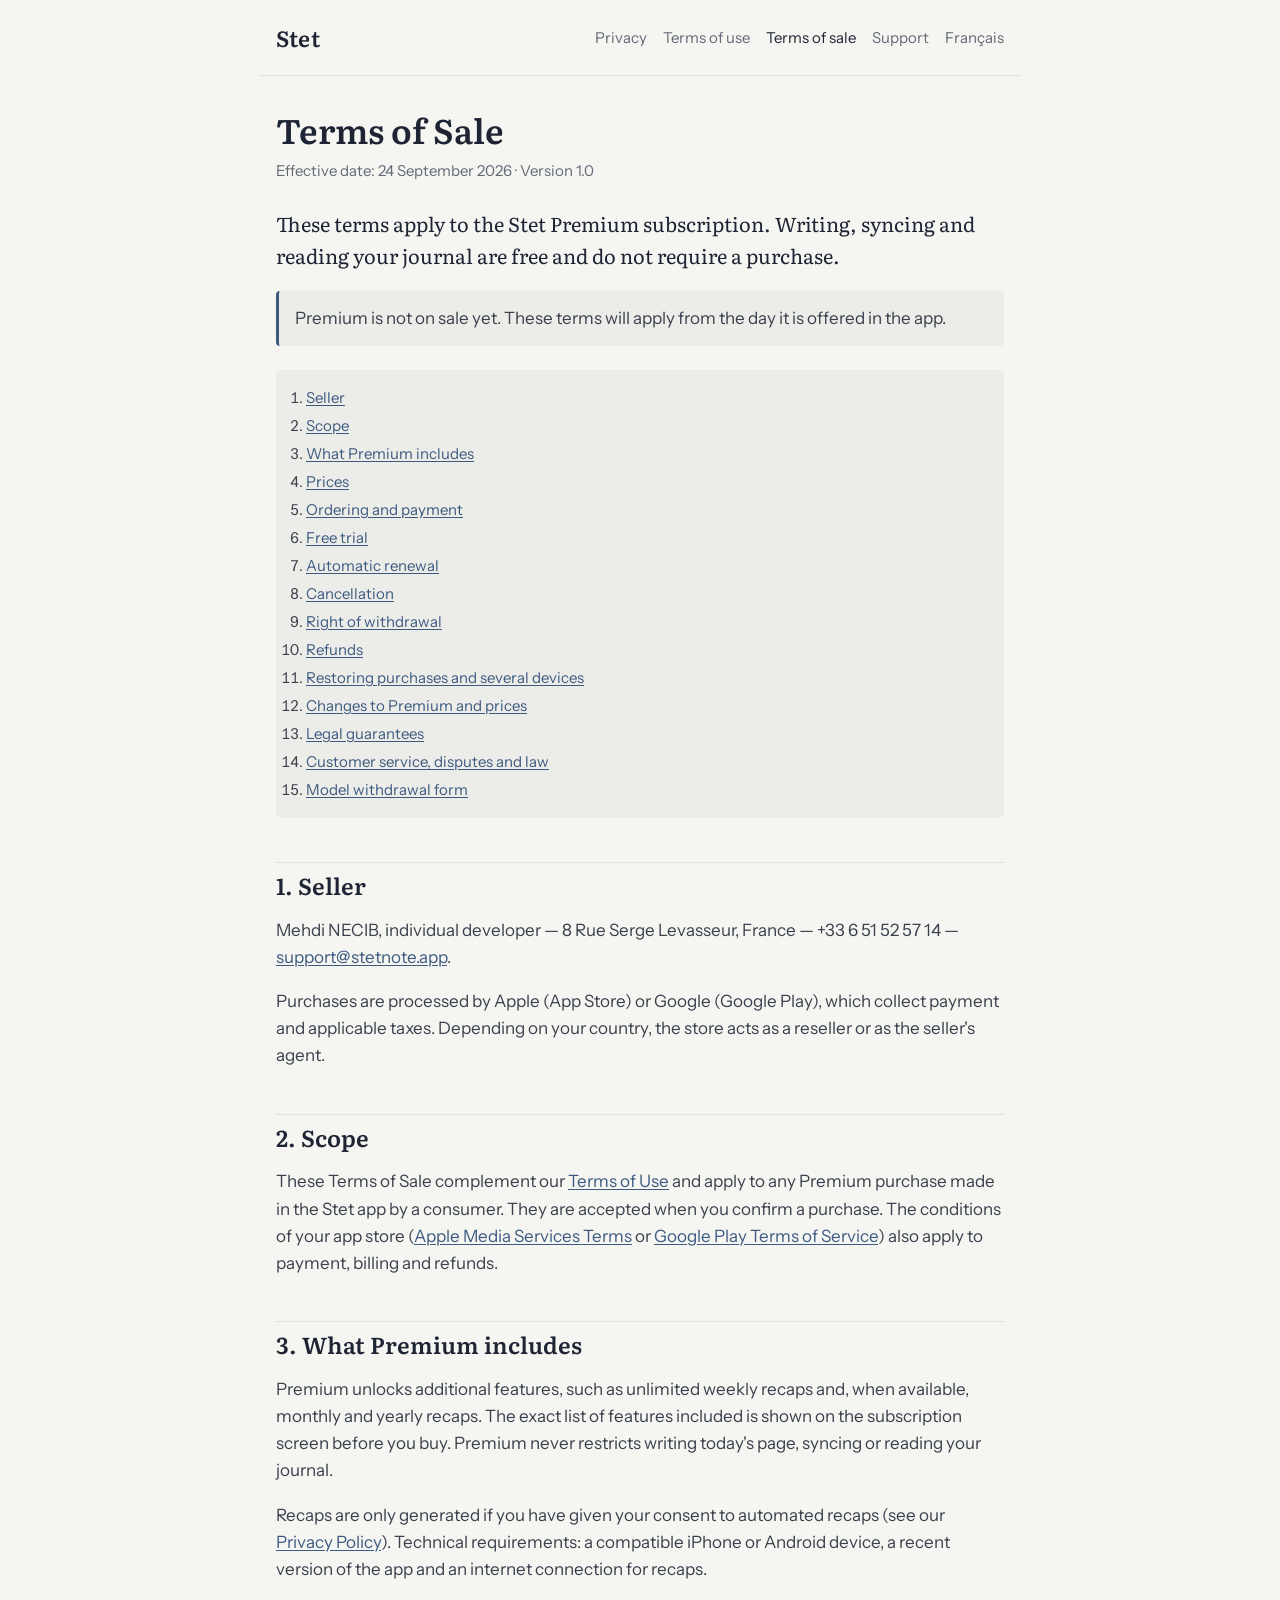
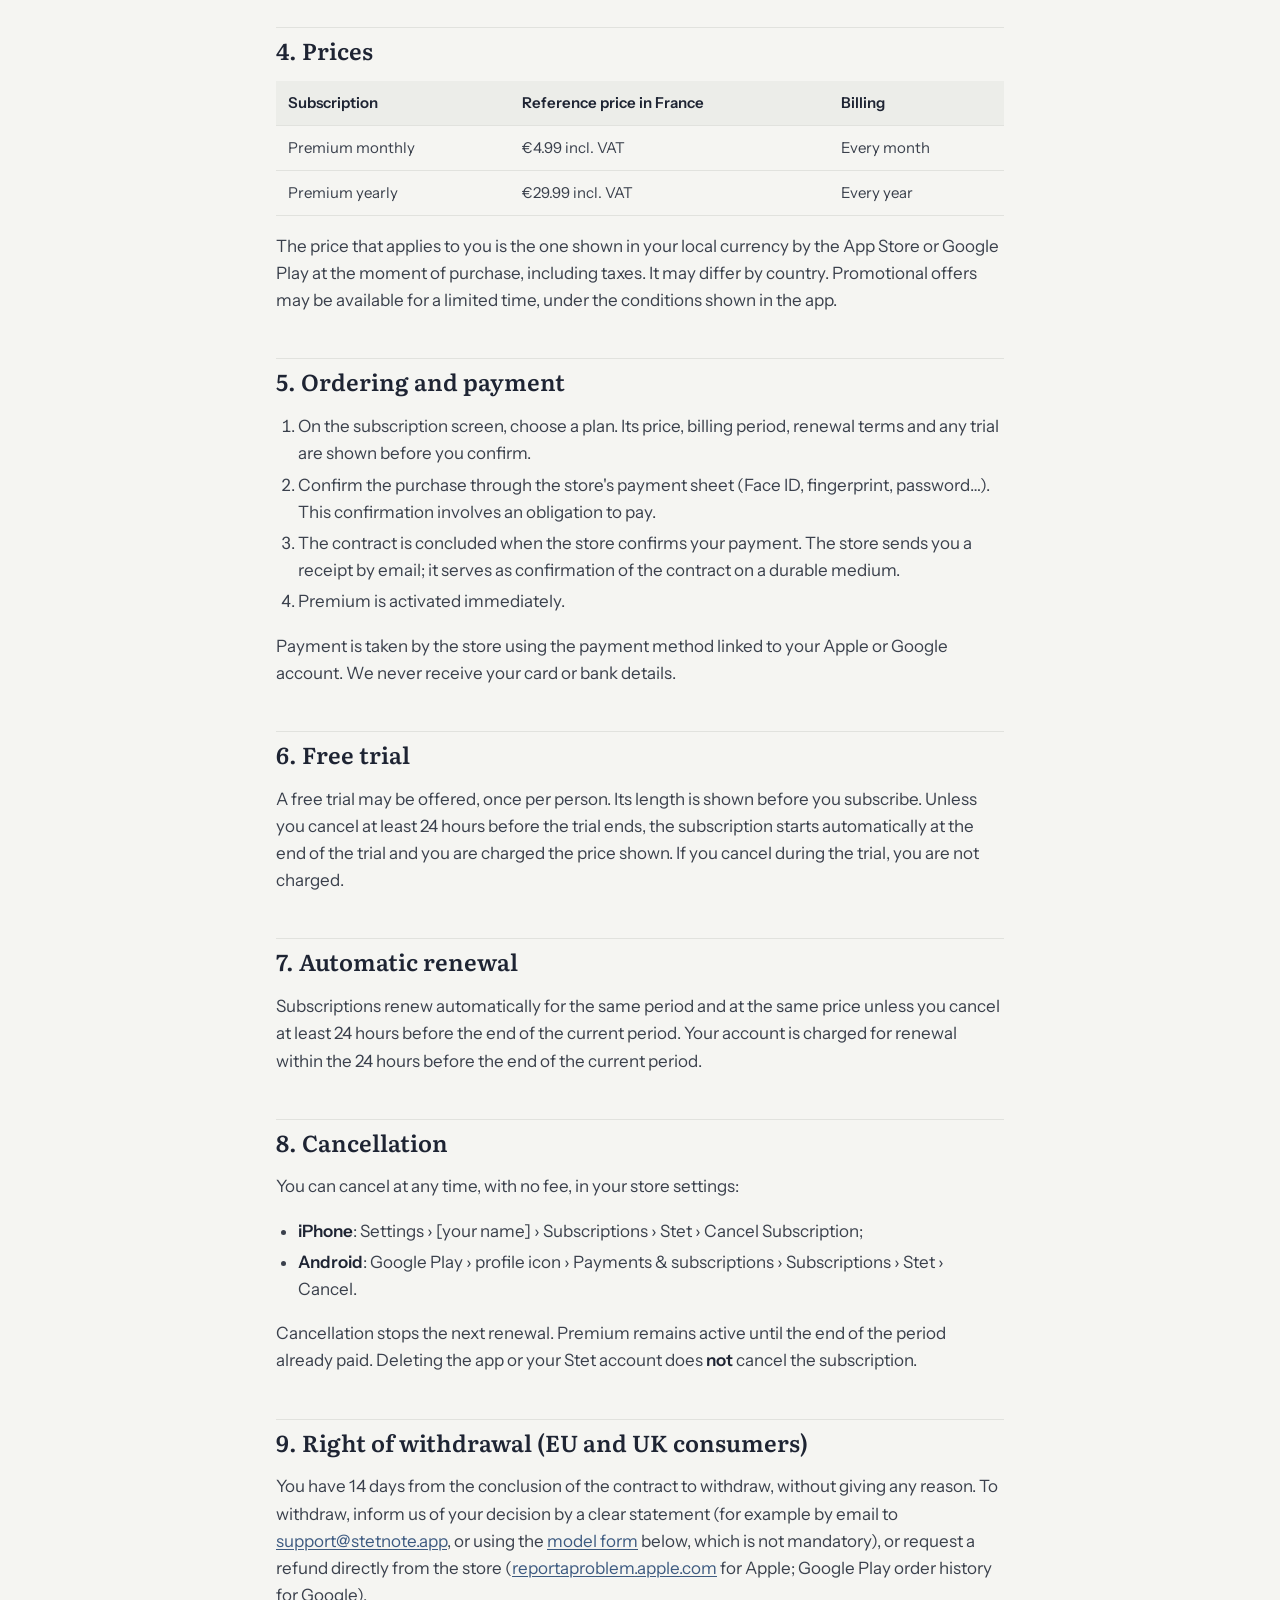
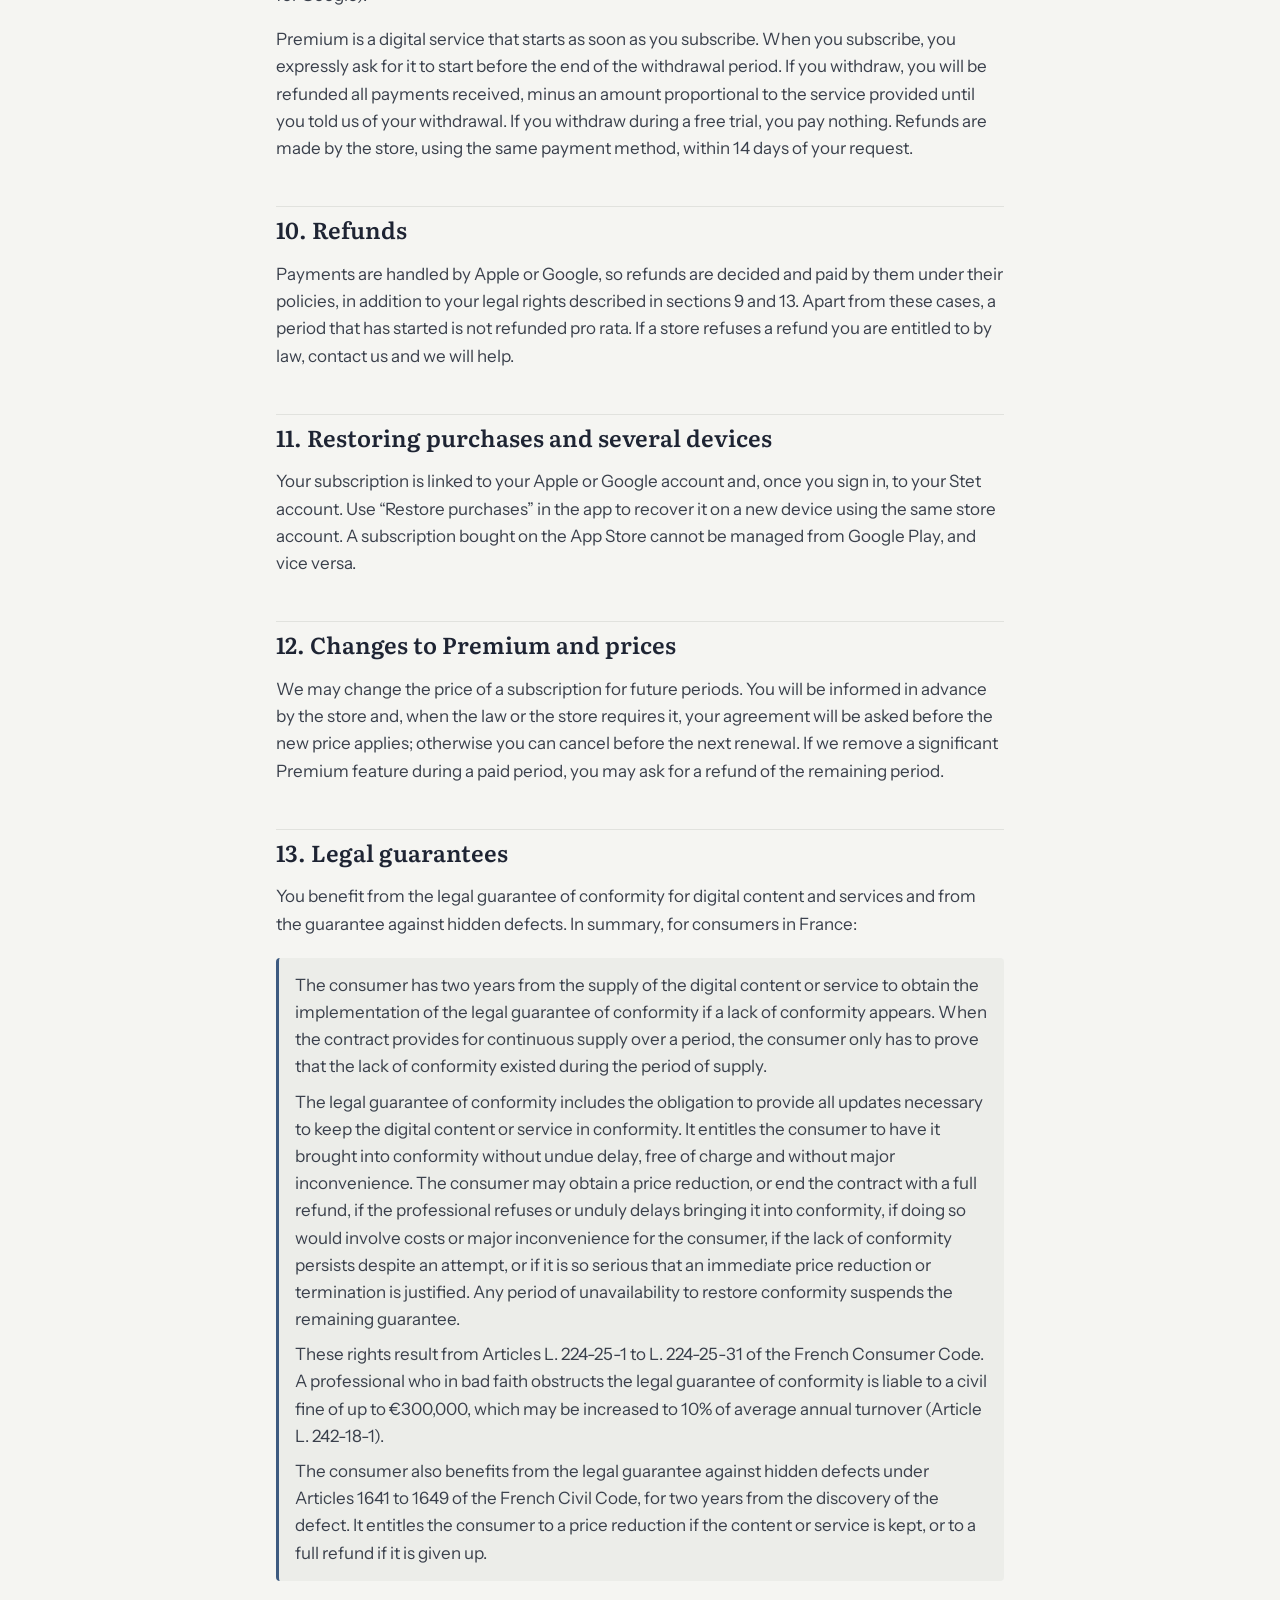
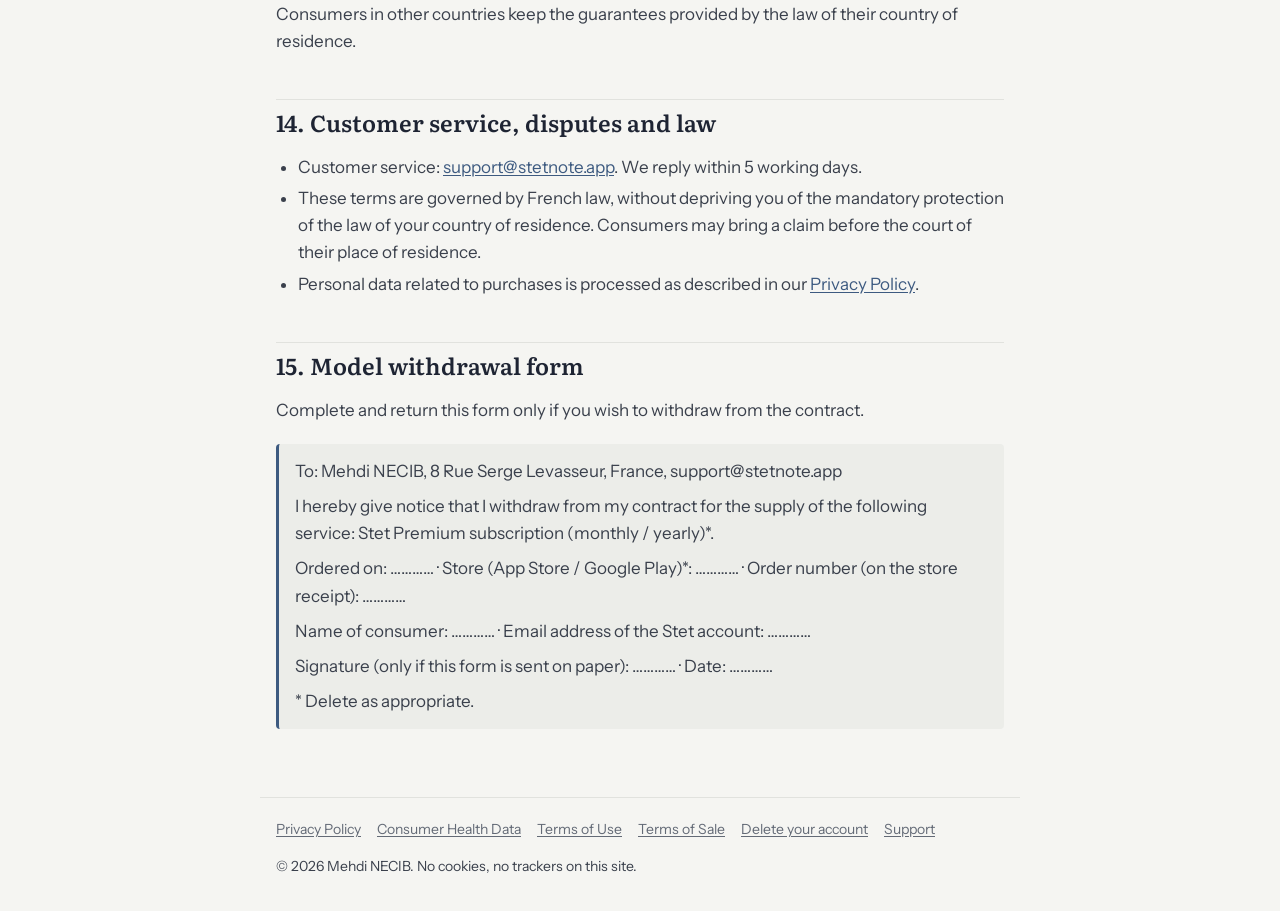
==== terms-of-sale/index.html @ bceb0a96 "Publish website (1f923bf)" ====
<!doctype html>
<html lang="en">
<head>
<meta charset="utf-8">
<meta name="viewport" content="width=device-width, initial-scale=1">
<title>Terms of Sale · Stet</title>
<meta name="description" content="Terms of sale for the Stet Premium subscription: prices, renewal, cancellation, withdrawal and guarantees.">
<link rel="stylesheet" href="../style.css">
<link rel="alternate" hreflang="fr" href="../fr/terms-of-sale/">
<link rel="icon" href="../favicon.svg" type="image/svg+xml">
</head>
<body>
<a class="skip" href="#content">Skip to content</a>
<header class="site">
  <a class="brand" href="../">Stet</a>
  <nav aria-label="Main">
    <a href="../privacy/">Privacy</a>
    <a href="../terms/">Terms of use</a>
    <a href="../terms-of-sale/" aria-current="page">Terms of sale</a>
    <a href="../support/">Support</a>
    <a href="../fr/terms-of-sale/" lang="fr" hreflang="fr">Français</a>
  </nav>
</header>

<main id="content">
<h1>Terms of Sale</h1>
<p class="meta">Effective date: 24 September 2026 · Version 1.0</p>

<p class="lead">These terms apply to the Stet Premium subscription. Writing, syncing and reading your journal are free and do not require a purchase.</p>

<div class="note"><p>Premium is not on sale yet. These terms will apply from the day it is offered in the app.</p></div>

<nav class="toc" aria-label="Contents">
<ol>
  <li><a href="#seller">Seller</a></li>
  <li><a href="#scope">Scope</a></li>
  <li><a href="#offer">What Premium includes</a></li>
  <li><a href="#prices">Prices</a></li>
  <li><a href="#order">Ordering and payment</a></li>
  <li><a href="#trial">Free trial</a></li>
  <li><a href="#renewal">Automatic renewal</a></li>
  <li><a href="#cancel">Cancellation</a></li>
  <li><a href="#withdrawal">Right of withdrawal</a></li>
  <li><a href="#refunds">Refunds</a></li>
  <li><a href="#restore">Restoring purchases and several devices</a></li>
  <li><a href="#changes">Changes to Premium and prices</a></li>
  <li><a href="#guarantees">Legal guarantees</a></li>
  <li><a href="#service">Customer service, disputes and law</a></li>
  <li><a href="#form">Model withdrawal form</a></li>
</ol>
</nav>

<h2 id="seller">1. Seller</h2>
<p>Mehdi NECIB, individual developer — 8 Rue Serge Levasseur, France — +33 6 51 52 57 14 — <a href="mailto:support@stetnote.app">support@stetnote.app</a>.</p>
<p>Purchases are processed by Apple (App Store) or Google (Google Play), which collect payment and applicable taxes. Depending on your country, the store acts as a reseller or as the seller's agent.</p>

<h2 id="scope">2. Scope</h2>
<p>These Terms of Sale complement our <a href="../terms/">Terms of Use</a> and apply to any Premium purchase made in the Stet app by a consumer. They are accepted when you confirm a purchase. The conditions of your app store (<a href="https://www.apple.com/legal/internet-services/itunes/">Apple Media Services Terms</a> or <a href="https://play.google/intl/en/play-terms/">Google Play Terms of Service</a>) also apply to payment, billing and refunds.</p>

<h2 id="offer">3. What Premium includes</h2>
<p>Premium unlocks additional features, such as unlimited weekly recaps and, when available, monthly and yearly recaps. The exact list of features included is shown on the subscription screen before you buy. Premium never restricts writing today's page, syncing or reading your journal.</p>
<p>Recaps are only generated if you have given your consent to automated recaps (see our <a href="../privacy/#recaps">Privacy Policy</a>). Technical requirements: a compatible iPhone or Android device, a recent version of the app and an internet connection for recaps.</p>

<h2 id="prices">4. Prices</h2>
<div class="table-wrap">
<table>
<thead><tr><th>Subscription</th><th>Reference price in France</th><th>Billing</th></tr></thead>
<tbody>
<tr><td>Premium monthly</td><td>€4.99 incl. VAT</td><td>Every month</td></tr>
<tr><td>Premium yearly</td><td>€29.99 incl. VAT</td><td>Every year</td></tr>
</tbody>
</table>
</div>
<p>The price that applies to you is the one shown in your local currency by the App Store or Google Play at the moment of purchase, including taxes. It may differ by country. Promotional offers may be available for a limited time, under the conditions shown in the app.</p>

<h2 id="order">5. Ordering and payment</h2>
<ol>
  <li>On the subscription screen, choose a plan. Its price, billing period, renewal terms and any trial are shown before you confirm.</li>
  <li>Confirm the purchase through the store's payment sheet (Face ID, fingerprint, password…). This confirmation involves an obligation to pay.</li>
  <li>The contract is concluded when the store confirms your payment. The store sends you a receipt by email; it serves as confirmation of the contract on a durable medium.</li>
  <li>Premium is activated immediately.</li>
</ol>
<p>Payment is taken by the store using the payment method linked to your Apple or Google account. We never receive your card or bank details.</p>

<h2 id="trial">6. Free trial</h2>
<p>A free trial may be offered, once per person. Its length is shown before you subscribe. Unless you cancel at least 24 hours before the trial ends, the subscription starts automatically at the end of the trial and you are charged the price shown. If you cancel during the trial, you are not charged.</p>

<h2 id="renewal">7. Automatic renewal</h2>
<p>Subscriptions renew automatically for the same period and at the same price unless you cancel at least 24 hours before the end of the current period. Your account is charged for renewal within the 24 hours before the end of the current period.</p>

<h2 id="cancel">8. Cancellation</h2>
<p>You can cancel at any time, with no fee, in your store settings:</p>
<ul>
  <li><strong>iPhone</strong>: Settings › [your name] › Subscriptions › Stet › Cancel Subscription;</li>
  <li><strong>Android</strong>: Google Play › profile icon › Payments &amp; subscriptions › Subscriptions › Stet › Cancel.</li>
</ul>
<p>Cancellation stops the next renewal. Premium remains active until the end of the period already paid. Deleting the app or your Stet account does <strong>not</strong> cancel the subscription.</p>

<h2 id="withdrawal">9. Right of withdrawal (EU and UK consumers)</h2>
<p>You have 14 days from the conclusion of the contract to withdraw, without giving any reason. To withdraw, inform us of your decision by a clear statement (for example by email to <a href="mailto:support@stetnote.app">support@stetnote.app</a>, or using the <a href="#form">model form</a> below, which is not mandatory), or request a refund directly from the store (<a href="https://reportaproblem.apple.com">reportaproblem.apple.com</a> for Apple; Google Play order history for Google).</p>
<p>Premium is a digital service that starts as soon as you subscribe. When you subscribe, you expressly ask for it to start before the end of the withdrawal period. If you withdraw, you will be refunded all payments received, minus an amount proportional to the service provided until you told us of your withdrawal. If you withdraw during a free trial, you pay nothing. Refunds are made by the store, using the same payment method, within 14 days of your request.</p>

<h2 id="refunds">10. Refunds</h2>
<p>Payments are handled by Apple or Google, so refunds are decided and paid by them under their policies, in addition to your legal rights described in sections 9 and 13. Apart from these cases, a period that has started is not refunded pro rata. If a store refuses a refund you are entitled to by law, contact us and we will help.</p>

<h2 id="restore">11. Restoring purchases and several devices</h2>
<p>Your subscription is linked to your Apple or Google account and, once you sign in, to your Stet account. Use “Restore purchases” in the app to recover it on a new device using the same store account. A subscription bought on the App Store cannot be managed from Google Play, and vice versa.</p>

<h2 id="changes">12. Changes to Premium and prices</h2>
<p>We may change the price of a subscription for future periods. You will be informed in advance by the store and, when the law or the store requires it, your agreement will be asked before the new price applies; otherwise you can cancel before the next renewal. If we remove a significant Premium feature during a paid period, you may ask for a refund of the remaining period.</p>

<h2 id="guarantees">13. Legal guarantees</h2>
<p>You benefit from the legal guarantee of conformity for digital content and services and from the guarantee against hidden defects. In summary, for consumers in France:</p>
<div class="note">
<p>The consumer has two years from the supply of the digital content or service to obtain the implementation of the legal guarantee of conformity if a lack of conformity appears. When the contract provides for continuous supply over a period, the consumer only has to prove that the lack of conformity existed during the period of supply.</p>
<p>The legal guarantee of conformity includes the obligation to provide all updates necessary to keep the digital content or service in conformity. It entitles the consumer to have it brought into conformity without undue delay, free of charge and without major inconvenience. The consumer may obtain a price reduction, or end the contract with a full refund, if the professional refuses or unduly delays bringing it into conformity, if doing so would involve costs or major inconvenience for the consumer, if the lack of conformity persists despite an attempt, or if it is so serious that an immediate price reduction or termination is justified. Any period of unavailability to restore conformity suspends the remaining guarantee.</p>
<p>These rights result from Articles L. 224-25-1 to L. 224-25-31 of the French Consumer Code. A professional who in bad faith obstructs the legal guarantee of conformity is liable to a civil fine of up to €300,000, which may be increased to 10% of average annual turnover (Article L. 242-18-1).</p>
<p>The consumer also benefits from the legal guarantee against hidden defects under Articles 1641 to 1649 of the French Civil Code, for two years from the discovery of the defect. It entitles the consumer to a price reduction if the content or service is kept, or to a full refund if it is given up.</p>
</div>
<p>Consumers in other countries keep the guarantees provided by the law of their country of residence.</p>

<h2 id="service">14. Customer service, disputes and law</h2>
<ul>
  <li>Customer service: <a href="mailto:support@stetnote.app">support@stetnote.app</a>. We reply within 5 working days.</li>
  <li>These terms are governed by French law, without depriving you of the mandatory protection of the law of your country of residence. Consumers may bring a claim before the court of their place of residence.</li>
  <li>Personal data related to purchases is processed as described in our <a href="../privacy/">Privacy Policy</a>.</li>
</ul>

<h2 id="form">15. Model withdrawal form</h2>
<p>Complete and return this form only if you wish to withdraw from the contract.</p>
<div class="note">
<p>To: Mehdi NECIB, 8 Rue Serge Levasseur, France, support@stetnote.app</p>
<p>I hereby give notice that I withdraw from my contract for the supply of the following service: Stet Premium subscription (monthly / yearly)*.</p>
<p>Ordered on: ………… · Store (App Store / Google Play)*: ………… · Order number (on the store receipt): …………</p>
<p>Name of consumer: ………… · Email address of the Stet account: …………</p>
<p>Signature (only if this form is sent on paper): ………… · Date: …………</p>
<p>* Delete as appropriate.</p>
</div>
</main>

<footer class="site">
  <nav aria-label="Legal">
    <a href="../privacy/">Privacy Policy</a>
    <a href="../privacy/#health-data">Consumer Health Data</a>
    <a href="../terms/">Terms of Use</a>
    <a href="../terms-of-sale/">Terms of Sale</a>
    <a href="../delete-account/">Delete your account</a>
    <a href="../support/">Support</a>
  </nav>
  <p>© 2026 Mehdi NECIB. No cookies, no trackers on this site.</p>
</footer>
</body>
</html>
---- style.css ----
/* Stet website: no third-party requests, fonts served from this site (SIL OFL, see /fonts). */

@font-face { font-family: "Literata"; src: url("fonts/literata_regular.ttf") format("truetype"); font-weight: 400; font-style: normal; font-display: swap; }
@font-face { font-family: "Literata"; src: url("fonts/literata_italic.ttf") format("truetype"); font-weight: 400; font-style: italic; font-display: swap; }
@font-face { font-family: "Literata"; src: url("fonts/literata_semibold.ttf") format("truetype"); font-weight: 600; font-style: normal; font-display: swap; }
@font-face { font-family: "Instrument Sans"; src: url("fonts/instrumentsans_regular.ttf") format("truetype"); font-weight: 400; font-display: swap; }
@font-face { font-family: "Instrument Sans"; src: url("fonts/instrumentsans_semibold.ttf") format("truetype"); font-weight: 600; font-display: swap; }

/* Tokens from the app's design system (StetColors.kt). */
:root {
    --paper: #F5F5F2;
    --paper-set: #ECEDE9;
    --ink: #1E2433;
    --ink-set: #3A404C;
    --ink-muted: #636A76;
    --line: #E1E2DE;
    --dusk: #C9D3E3;
    --dusk-ink: #3D5A80;
    --alert: #9E4B45;
    --alert-container: #F2E1DE;
    --serif: "Literata", Georgia, "Times New Roman", serif;
    --sans: "Instrument Sans", -apple-system, BlinkMacSystemFont, "Segoe UI", Roboto, sans-serif;
    color-scheme: light dark;
}

@media (prefers-color-scheme: dark) {
    :root {
        --paper: #15171C;
        --paper-set: #1C1F25;
        --ink: #E7E5DF;
        --ink-set: #CFCDC6;
        --ink-muted: #9AA0AA;
        --line: #2A2E36;
        --dusk: #2B3445;
        --dusk-ink: #A9BCD8;
        --alert: #D9958E;
        --alert-container: #3A2522;
    }
}

*, *::before, *::after { box-sizing: border-box; }

html { -webkit-text-size-adjust: 100%; }

body {
    margin: 0;
    background: var(--paper);
    color: var(--ink);
    font-family: var(--sans);
    font-size: 17px;
    line-height: 1.6;
    overflow-wrap: break-word;
}

a { color: var(--dusk-ink); text-underline-offset: 2px; }
a:hover { text-decoration-thickness: 2px; }
a:focus-visible { outline: 2px solid var(--dusk-ink); outline-offset: 2px; border-radius: 2px; }

.skip { position: absolute; left: -9999px; }
.skip:focus { left: 16px; top: 16px; background: var(--paper); padding: 8px 12px; z-index: 10; }

header.site, footer.site { max-width: 760px; margin: 0 auto; padding: 20px 16px; }
header.site { display: flex; align-items: center; justify-content: space-between; gap: 16px; border-bottom: 1px solid var(--line); }
header.site .brand { font-family: var(--serif); font-size: 22px; font-weight: 600; color: var(--ink); text-decoration: none; letter-spacing: 0.01em; }
header.site nav { display: flex; flex-wrap: wrap; gap: 4px 16px; font-size: 15px; }
header.site nav a { color: var(--ink-muted); text-decoration: none; }
header.site nav a:hover, header.site nav a[aria-current="page"] { color: var(--ink); }

main { max-width: 760px; margin: 0 auto; padding: 32px 16px 48px; }

h1, h2, h3 { font-family: var(--serif); font-weight: 600; line-height: 1.25; color: var(--ink); hyphens: auto; }
h1 { font-size: 34px; margin: 0 0 8px; }
h2 { font-size: 23px; margin: 44px 0 12px; padding-top: 8px; border-top: 1px solid var(--line); }
h3 { font-size: 18px; margin: 28px 0 8px; }
p, li { color: var(--ink-set); }
ul, ol { padding-left: 22px; }
li { margin: 4px 0; }
strong { color: var(--ink); }

.meta { color: var(--ink-muted); font-size: 15px; margin: 0 0 24px; }
.lead { font-family: var(--serif); font-size: 20px; color: var(--ink); }

.note {
    background: var(--paper-set);
    border-left: 3px solid var(--dusk-ink);
    padding: 14px 16px;
    border-radius: 4px;
    margin: 20px 0;
}
.note p { margin: 0; }
.note p + p { margin-top: 8px; }

.draft {
    background: var(--alert-container);
    border-left: 3px solid var(--alert);
    padding: 12px 16px;
    border-radius: 4px;
    font-size: 15px;
    margin: 0 0 24px;
}

nav.toc { background: var(--paper-set); border-radius: 6px; padding: 12px 16px 12px 8px; margin: 24px 0; font-size: 15px; }
nav.toc ol { margin: 0; }

.table-wrap { overflow-x: auto; margin: 16px 0; -webkit-overflow-scrolling: touch; }
table { border-collapse: collapse; width: 100%; font-size: 15px; }
th, td { text-align: left; vertical-align: top; padding: 10px 12px; border-bottom: 1px solid var(--line); }
th { font-weight: 600; color: var(--ink); background: var(--paper-set); }
td { color: var(--ink-set); }

/* Landing page */
.hero { padding: 40px 0 8px; }
.hero h1 { font-size: 44px; }
.hero .tagline { font-family: var(--serif); font-style: italic; font-size: 22px; color: var(--ink-muted); margin: 0 0 24px; }
.cards { display: grid; grid-template-columns: repeat(auto-fit, minmax(210px, 1fr)); gap: 12px; margin: 32px 0; }
.cards a { display: block; padding: 16px; border: 1px solid var(--line); border-radius: 8px; text-decoration: none; color: var(--ink); background: var(--paper-set); }
.cards a span { display: block; color: var(--ink-muted); font-size: 14px; margin-top: 4px; }
.cards a:hover { border-color: var(--dusk-ink); }

footer.site { border-top: 1px solid var(--line); font-size: 14px; color: var(--ink-muted); }
footer.site nav { display: flex; flex-wrap: wrap; gap: 4px 16px; margin-bottom: 8px; }
footer.site a { color: var(--ink-muted); }

@media (max-width: 520px) {
    h1 { font-size: 26px; }
    h2 { font-size: 21px; }
    table { font-size: 14px; }
    th, td { padding: 8px 6px; }
    .hero h1 { font-size: 36px; }
    header.site { flex-direction: column; align-items: flex-start; }
}

@media (prefers-reduced-motion: reduce) { * { scroll-behavior: auto !important; } }
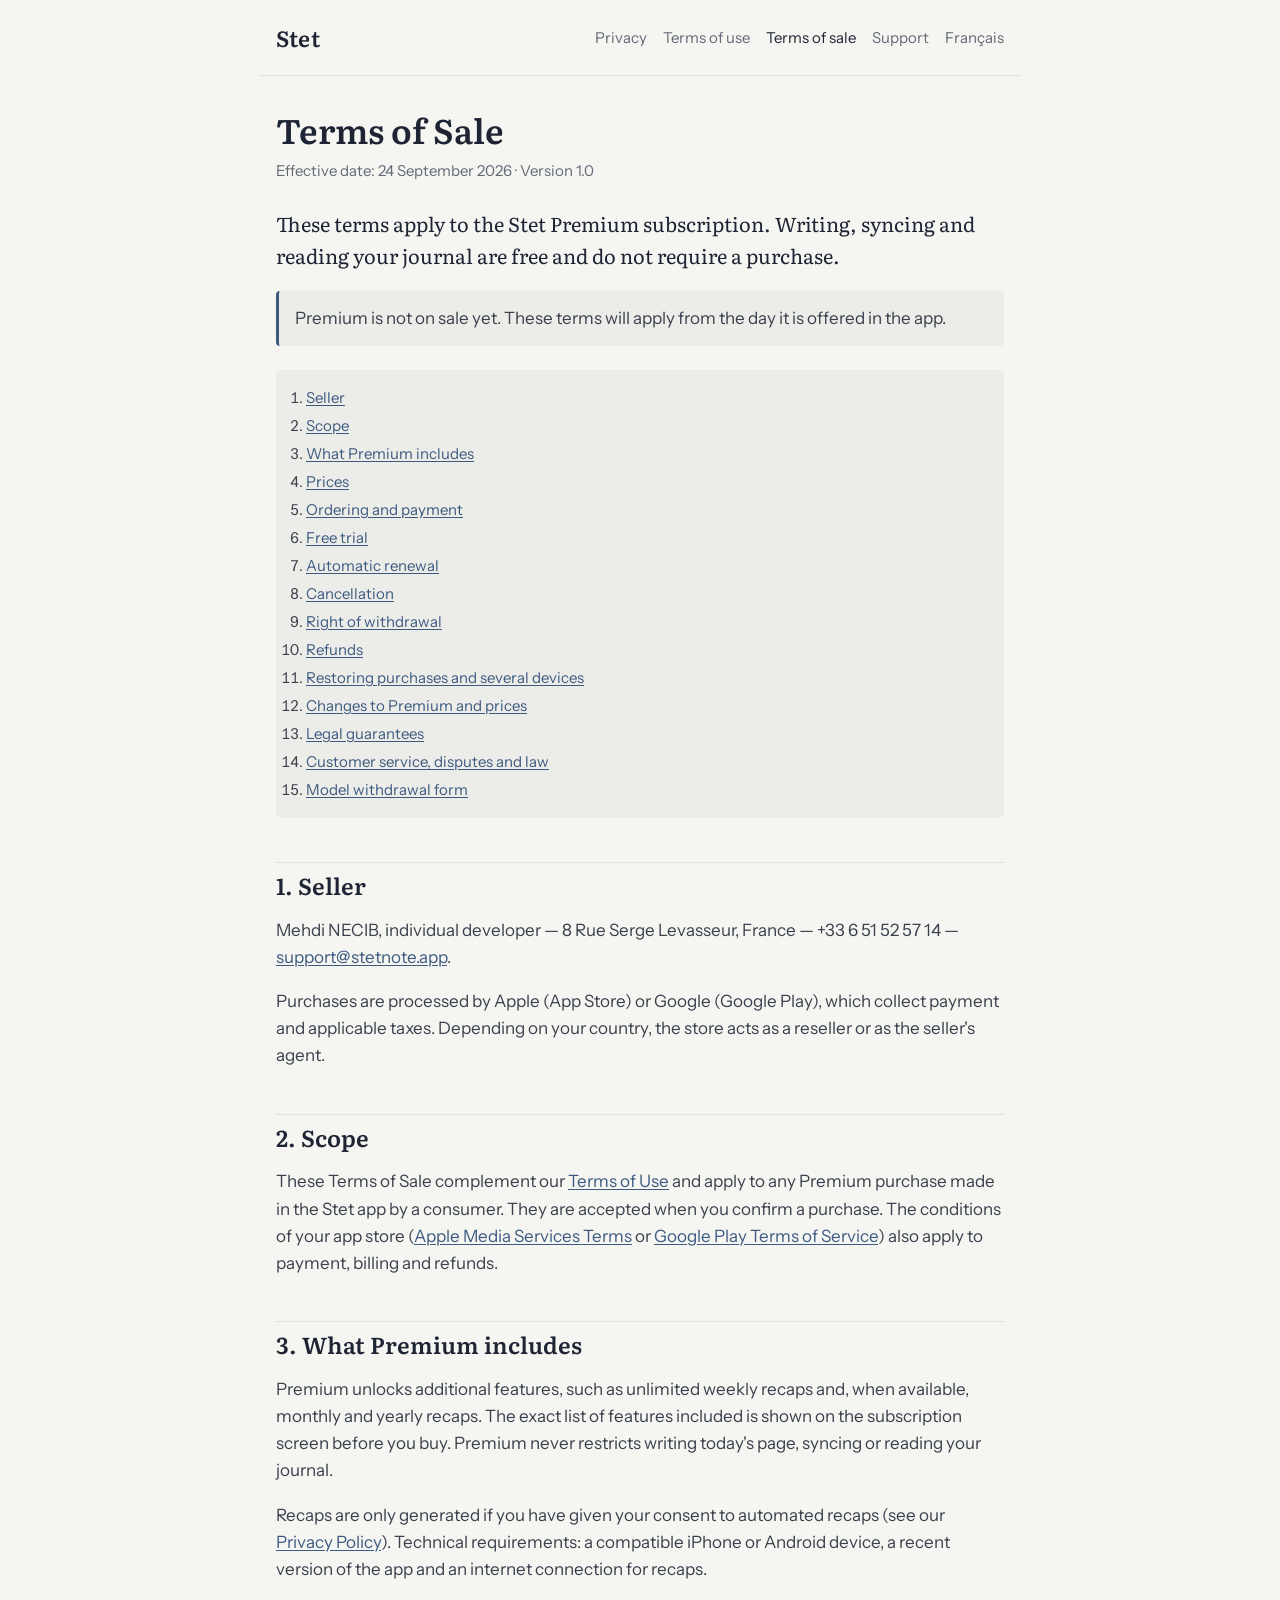
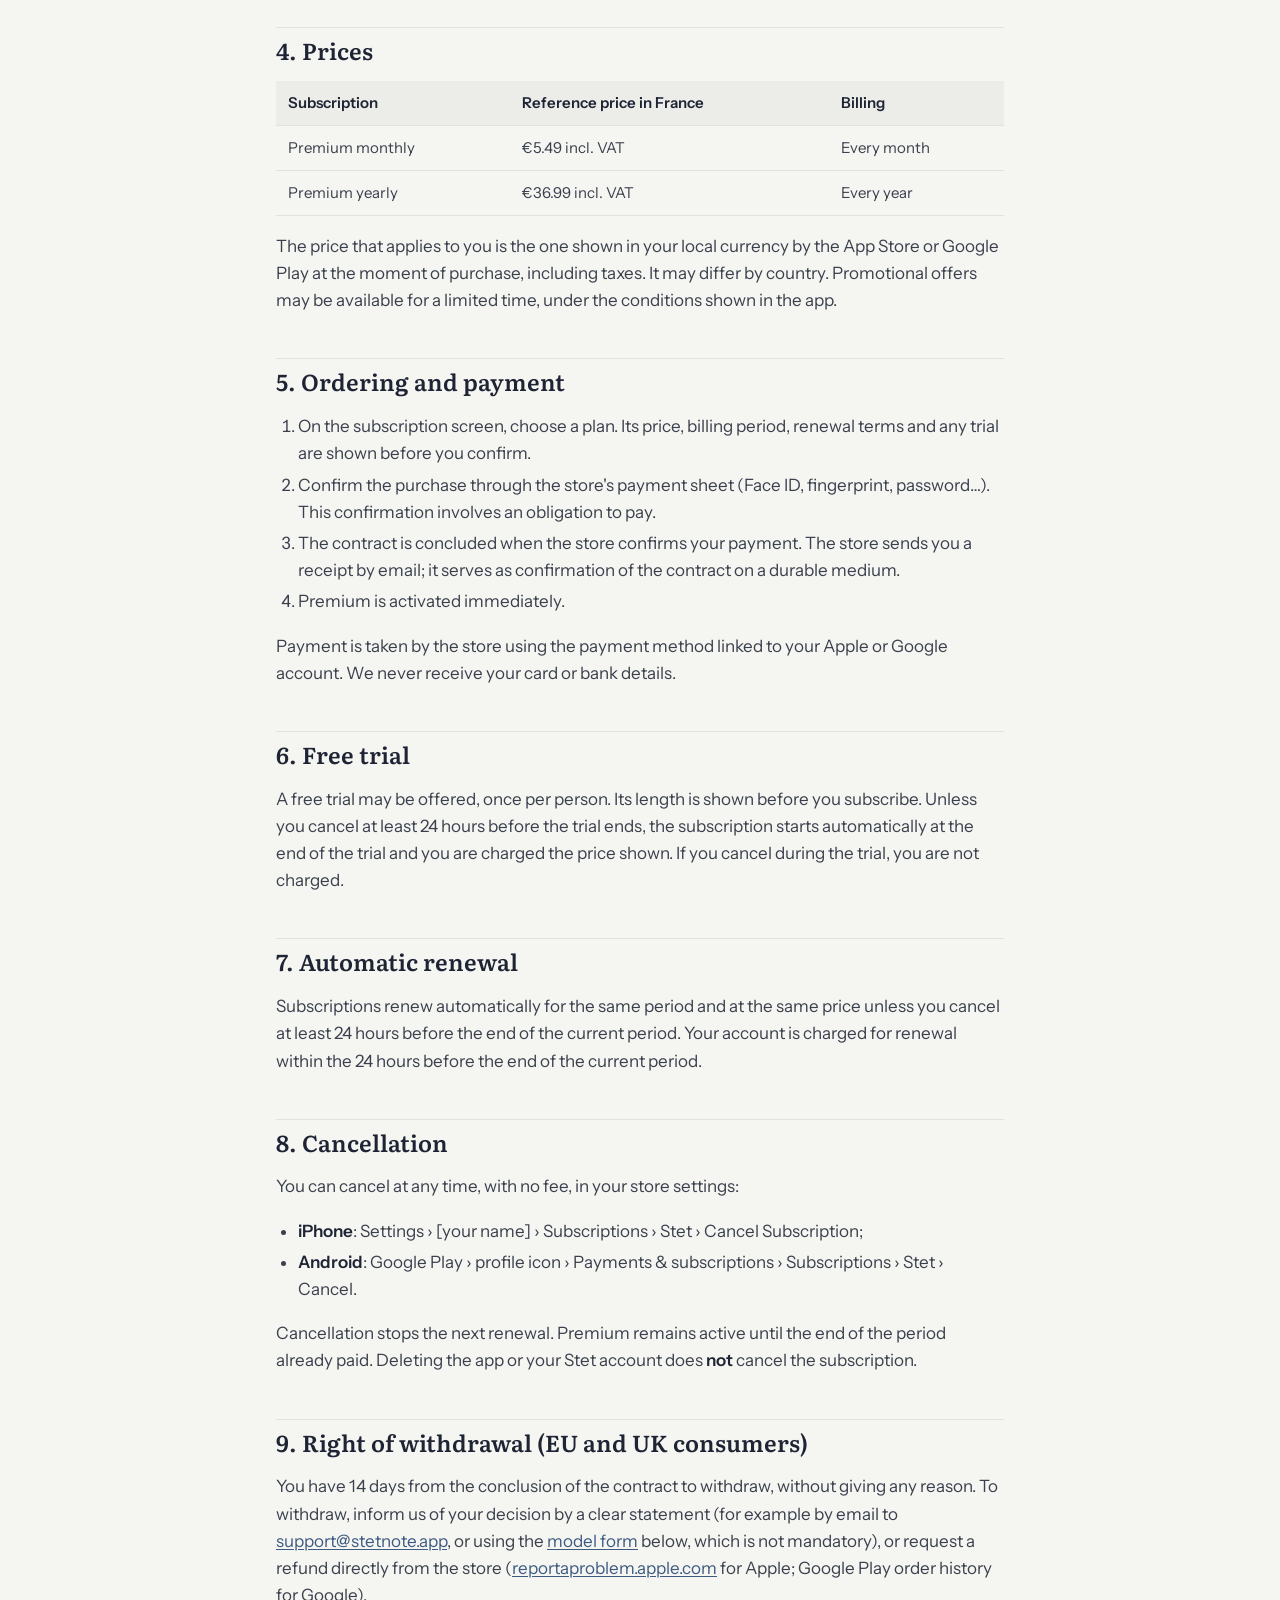
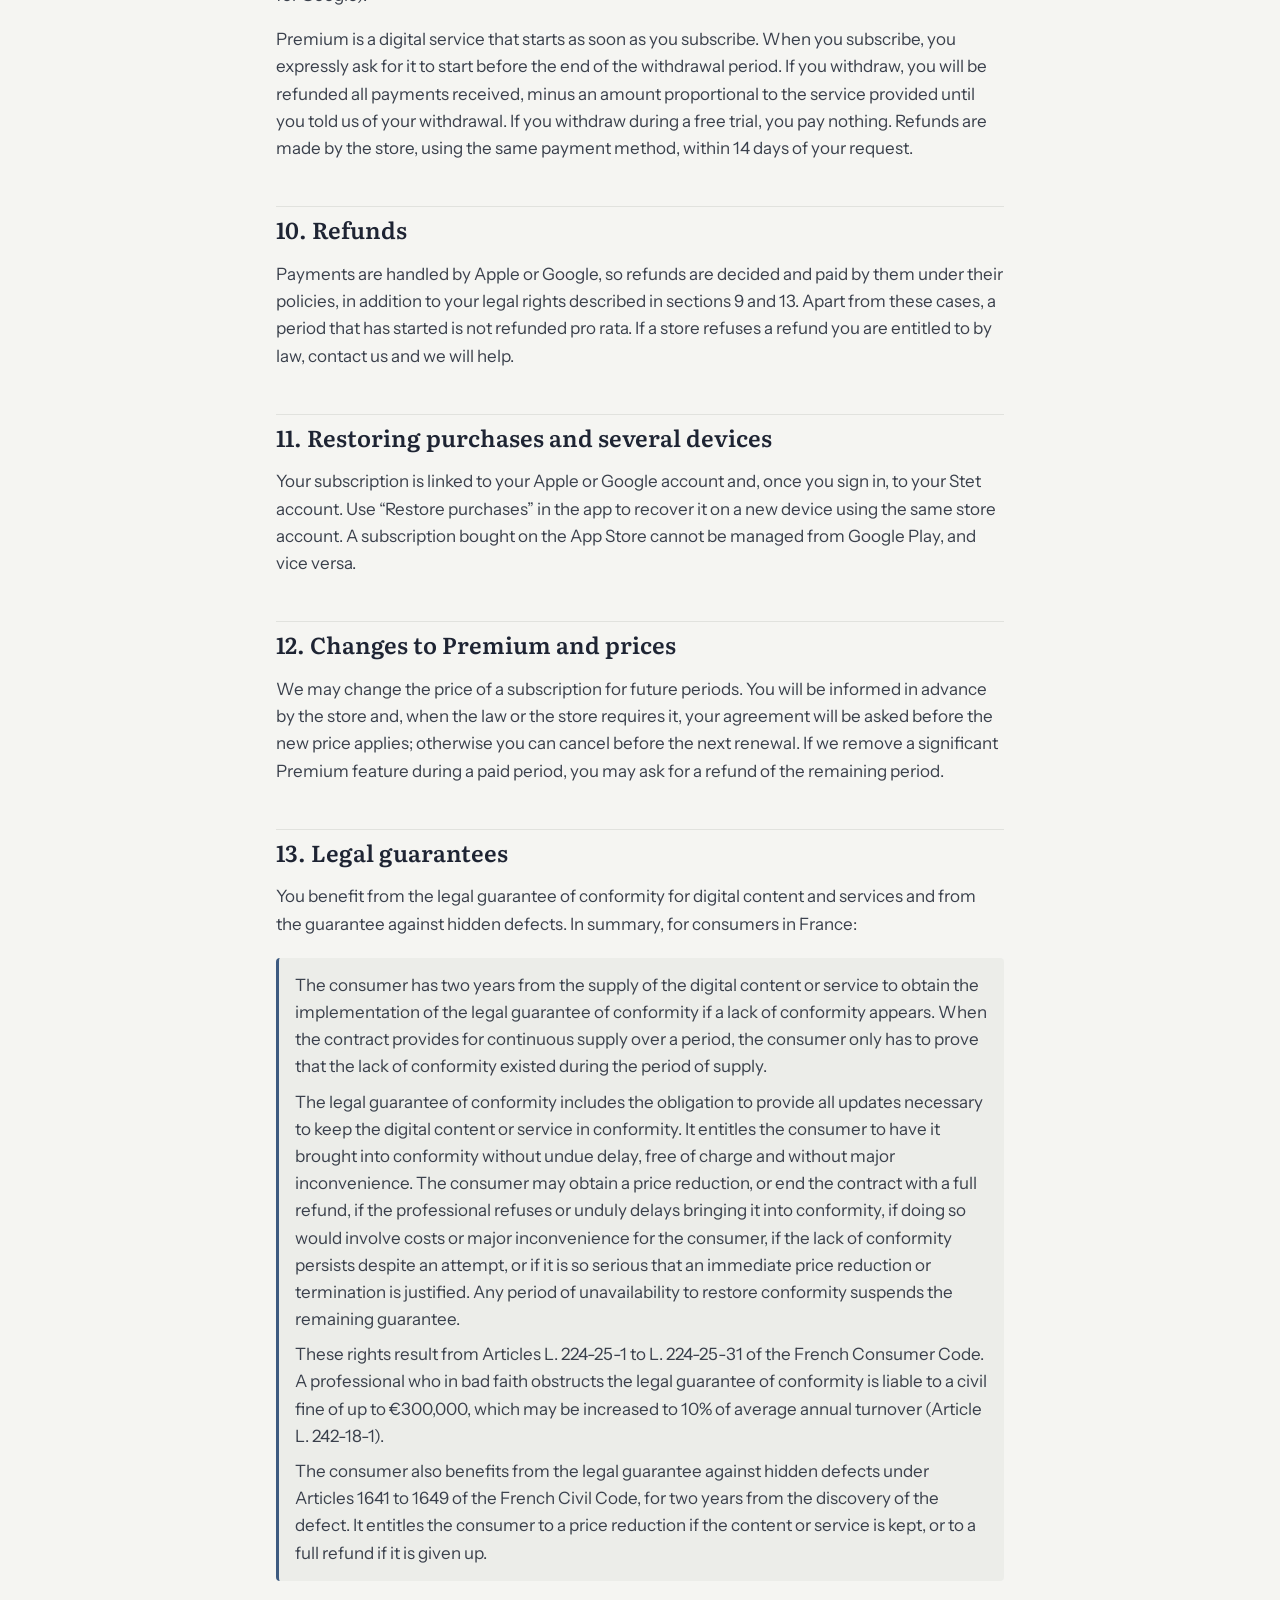
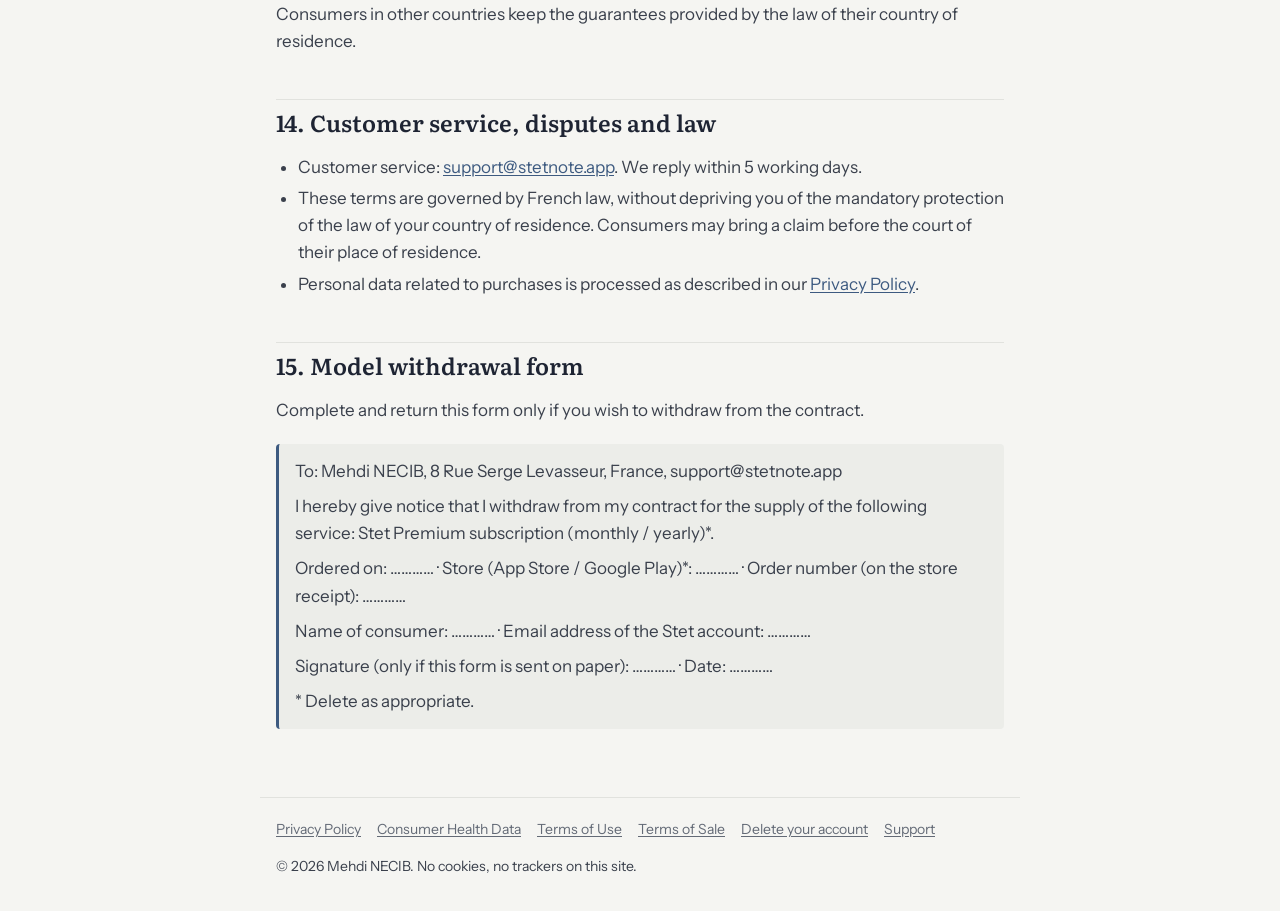
==== commit e240c451: "Name Mistral AI as recap provider; monthly and yearly recaps" ====
--- a/terms-of-sale/index.html
+++ b/terms-of-sale/index.html
@@ -66,8 +66,8 @@
 <table>
 <thead><tr><th>Subscription</th><th>Reference price in France</th><th>Billing</th></tr></thead>
 <tbody>
-<tr><td>Premium monthly</td><td>€4.99 incl. VAT</td><td>Every month</td></tr>
-<tr><td>Premium yearly</td><td>€29.99 incl. VAT</td><td>Every year</td></tr>
+<tr><td>Premium monthly</td><td>€5.49 incl. VAT</td><td>Every month</td></tr>
+<tr><td>Premium yearly</td><td>€36.99 incl. VAT</td><td>Every year</td></tr>
 </tbody>
 </table>
 </div>
